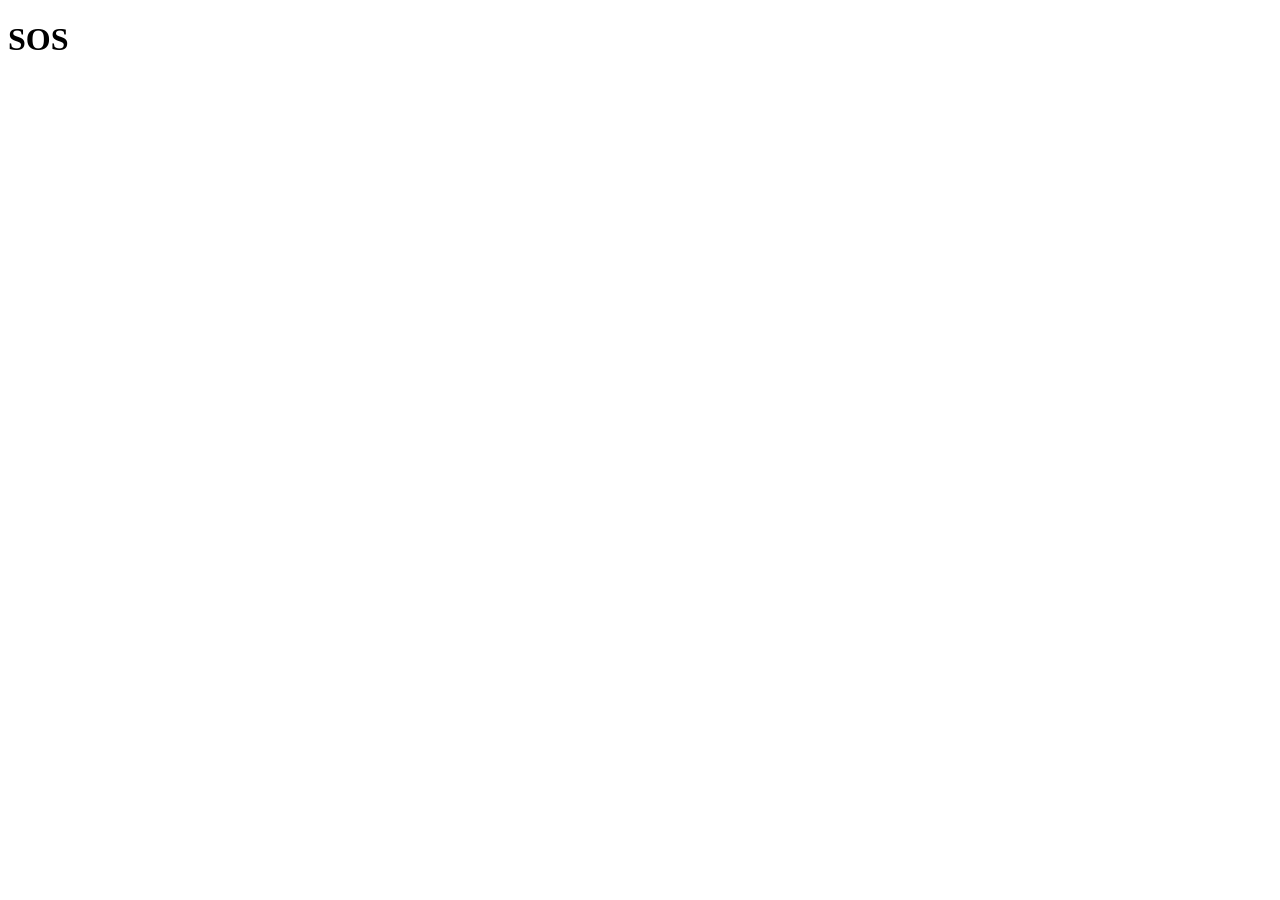
==== front/index.html @ 96e317c9 "feat(config): configuracoes iniciais" ====
<!DOCTYPE html>
<html lang="pt-BR">
<head>
  <meta charset="UTF-8">
  <meta name="viewport" content="width=device-width, initial-scale=1.0">
  <title>SOS</title>
</head>
<body>
  <h1>SOS</h1>
  <script src="js/app.js"></script>
</body>
</html>
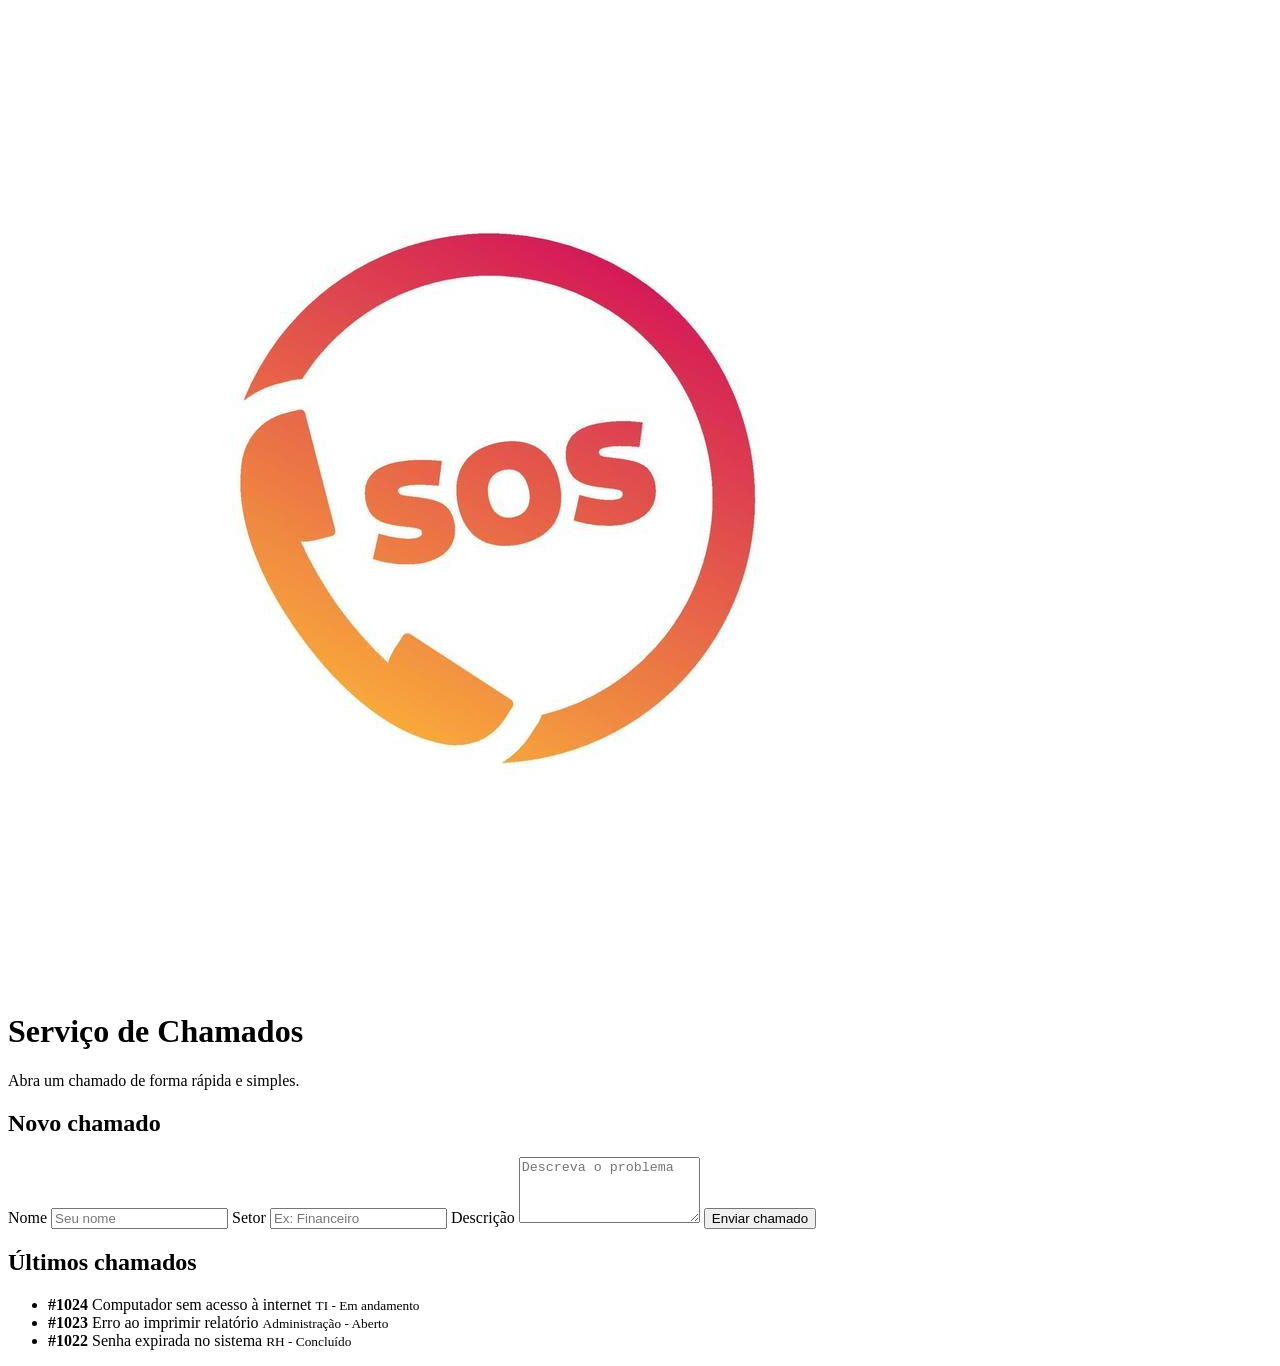
==== commit fa9c8c1a: "Criacao dos componentes" ====
--- a/front/index.html
+++ b/front/index.html
@@ -4,9 +4,55 @@
   <meta charset="UTF-8">
   <meta name="viewport" content="width=device-width, initial-scale=1.0">
   <title>SOS</title>
+  <link rel="stylesheet" href="css/style.css">
 </head>
 <body>
-  <h1>SOS</h1>
+  <div class="container">
+    <header class="topo">
+      <img src="images/logo.jpeg" alt="Logo SOS" class="logo">
+      <h1>Serviço de Chamados</h1>
+      <p>Abra um chamado de forma rápida e simples.</p>
+    </header>
+
+    <main>
+      <section class="card">
+        <h2>Novo chamado</h2>
+        <form>
+          <label for="nome">Nome</label>
+          <input type="text" id="nome" name="nome" placeholder="Seu nome" required>
+
+          <label for="setor">Setor</label>
+          <input type="text" id="setor" name="setor" placeholder="Ex: Financeiro" required>
+
+          <label for="problema">Descrição</label>
+          <textarea id="problema" name="problema" rows="4" placeholder="Descreva o problema" required></textarea>
+
+          <button type="submit">Enviar chamado</button>
+        </form>
+      </section>
+
+      <section class="card">
+        <h2>Últimos chamados</h2>
+        <ul class="lista-chamados">
+          <li>
+            <strong>#1024</strong>
+            <span>Computador sem acesso à internet</span>
+            <small>TI - Em andamento</small>
+          </li>
+          <li>
+            <strong>#1023</strong>
+            <span>Erro ao imprimir relatório</span>
+            <small>Administração - Aberto</small>
+          </li>
+          <li>
+            <strong>#1022</strong>
+            <span>Senha expirada no sistema</span>
+            <small>RH - Concluído</small>
+          </li>
+        </ul>
+      </section>
+    </main>
+  </div>
   <script src="js/app.js"></script>
 </body>
 </html>
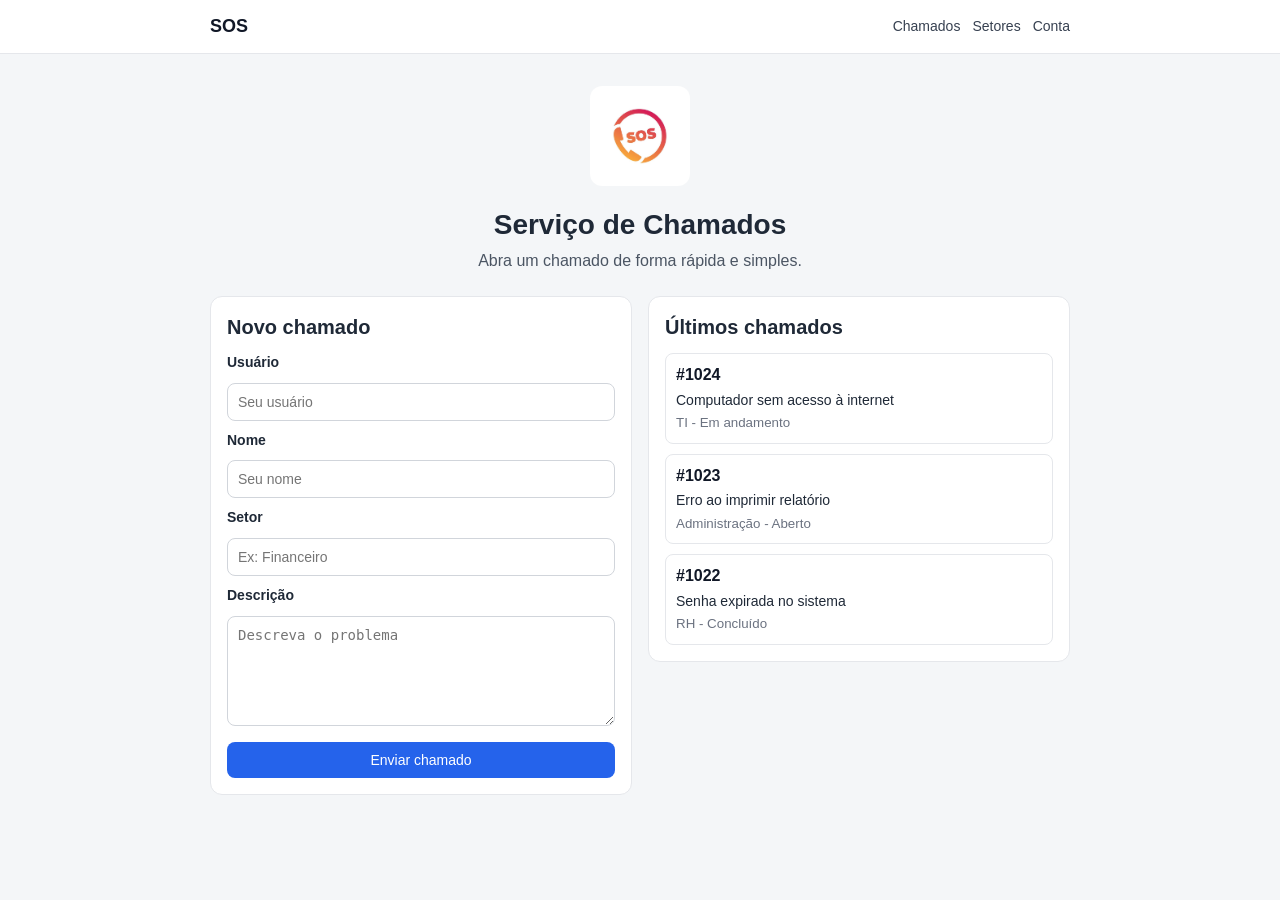
==== commit 91c0b9d5: "Responsividade top" ====
--- a/front/index.html
+++ b/front/index.html
@@ -7,6 +7,18 @@
   <link rel="stylesheet" href="css/style.css">
 </head>
 <body>
+  <nav class="navbar">
+    <div class="navbar-conteudo">
+      <a href="#" class="brand">SOS</a>
+      <button class="menu-btn" id="menuBtn" aria-label="Abrir menu" type="button">☰</button>
+      <ul class="menu" id="menu">
+        <li><a href="#">Chamados</a></li>
+        <li><a href="#">Setores</a></li>
+        <li><a href="#">Conta</a></li>
+      </ul>
+    </div>
+  </nav>
+
   <div class="container">
     <header class="topo">
       <img src="images/logo.jpeg" alt="Logo SOS" class="logo">
@@ -18,6 +30,9 @@
       <section class="card">
         <h2>Novo chamado</h2>
         <form>
+          <label for="usuario">Usuário</label>
+          <input type="text" id="usuario" name="usuario" placeholder="Seu usuário" required>
+
           <label for="nome">Nome</label>
           <input type="text" id="nome" name="nome" placeholder="Seu nome" required>
 
@@ -25,7 +40,7 @@
           <input type="text" id="setor" name="setor" placeholder="Ex: Financeiro" required>
 
           <label for="problema">Descrição</label>
-          <textarea id="problema" name="problema" rows="4" placeholder="Descreva o problema" required></textarea>
+          <textarea id="problema" name="problema" rows="4" maxlength="500" placeholder="Descreva o problema" required></textarea>
 
           <button type="submit">Enviar chamado</button>
         </form>
--- a/front/css/style.css
+++ b/front/css/style.css
@@ -0,0 +1,237 @@
+* {
+  box-sizing: border-box;
+  margin: 0;
+  padding: 0;
+}
+
+body {
+  font-family: Arial, sans-serif;
+  background-color: #f4f6f8;
+  color: #1f2937;
+  line-height: 1.4;
+}
+
+.navbar {
+  width: 100%;
+  background-color: #ffffff;
+  border-bottom: 1px solid #e5e7eb;
+}
+
+.navbar-conteudo {
+  width: 100%;
+  max-width: 900px;
+  margin: 0 auto;
+  padding: 12px 16px;
+  display: flex;
+  align-items: center;
+  justify-content: space-between;
+  gap: 12px;
+}
+
+.brand {
+  text-decoration: none;
+  color: #111827;
+  font-weight: 700;
+  font-size: 18px;
+}
+
+.menu {
+  list-style: none;
+  display: flex;
+  align-items: center;
+  gap: 12px;
+}
+
+.menu-btn {
+  display: none;
+  background: none;
+  border: none;
+  font-size: 24px;
+  line-height: 1;
+  cursor: pointer;
+  color: #111827;
+}
+
+.menu a {
+  text-decoration: none;
+  color: #374151;
+  font-size: 14px;
+}
+
+.menu a:hover {
+  color: #111827;
+}
+
+.container {
+  width: 100%;
+  max-width: 900px;
+  margin: 0 auto;
+  padding: 24px 16px;
+}
+
+.topo {
+  text-align: center;
+  margin-bottom: 24px;
+}
+
+.logo {
+  width: 100px;
+  height: 100px;
+  object-fit: cover;
+  border-radius: 12px;
+  margin-bottom: 12px;
+}
+
+.topo h1 {
+  font-size: 28px;
+  margin-bottom: 6px;
+}
+
+.topo p {
+  color: #4b5563;
+}
+
+main {
+  display: grid;
+  grid-template-columns: 1fr;
+  gap: 16px;
+}
+
+.card {
+  background-color: #ffffff;
+  border: 1px solid #e5e7eb;
+  border-radius: 12px;
+  padding: 16px;
+}
+
+.card h2 {
+  margin-bottom: 12px;
+  font-size: 20px;
+}
+
+form {
+  display: grid;
+  gap: 10px;
+}
+
+label {
+  font-weight: 600;
+  font-size: 14px;
+}
+
+input,
+textarea {
+  width: 100%;
+  padding: 10px;
+  border: 1px solid #d1d5db;
+  border-radius: 8px;
+  font-size: 14px;
+}
+
+textarea {
+  min-height: 110px;
+  max-height: 220px;
+  resize: vertical;
+}
+
+button {
+  margin-top: 6px;
+  background-color: #2563eb;
+  color: #ffffff;
+  border: none;
+  border-radius: 8px;
+  padding: 10px 14px;
+  font-size: 14px;
+  cursor: pointer;
+}
+
+button:hover {
+  background-color: #1d4ed8;
+}
+
+.lista-chamados {
+  list-style: none;
+  display: grid;
+  gap: 10px;
+}
+
+.lista-chamados li {
+  border: 1px solid #e5e7eb;
+  border-radius: 8px;
+  padding: 10px;
+  display: grid;
+  gap: 4px;
+}
+
+.lista-chamados strong {
+  color: #111827;
+}
+
+.lista-chamados span {
+  font-size: 14px;
+}
+
+.lista-chamados small {
+  color: #6b7280;
+}
+
+@media (max-width: 600px) {
+  .navbar-conteudo {
+    padding: 10px 12px;
+    flex-wrap: wrap;
+  }
+
+  .menu-btn {
+    display: block;
+    margin-left: auto;
+  }
+
+  .menu {
+    width: 100%;
+    display: none;
+    flex-direction: column;
+    align-items: flex-start;
+    gap: 10px;
+    margin-top: 8px;
+  }
+
+  .menu.aberto {
+    display: flex;
+  }
+
+  .container {
+    padding: 16px 12px;
+  }
+
+  .logo {
+    width: 84px;
+    height: 84px;
+  }
+
+  .topo h1 {
+    font-size: 24px;
+  }
+
+  .card {
+    padding: 14px;
+  }
+
+  button {
+    width: 100%;
+  }
+}
+
+@media (min-width: 900px) {
+  .navbar-conteudo {
+    padding: 14px 20px;
+  }
+
+  .container {
+    padding: 32px 20px;
+  }
+
+  main {
+    grid-template-columns: 1fr 1fr;
+    align-items: start;
+  }
+}
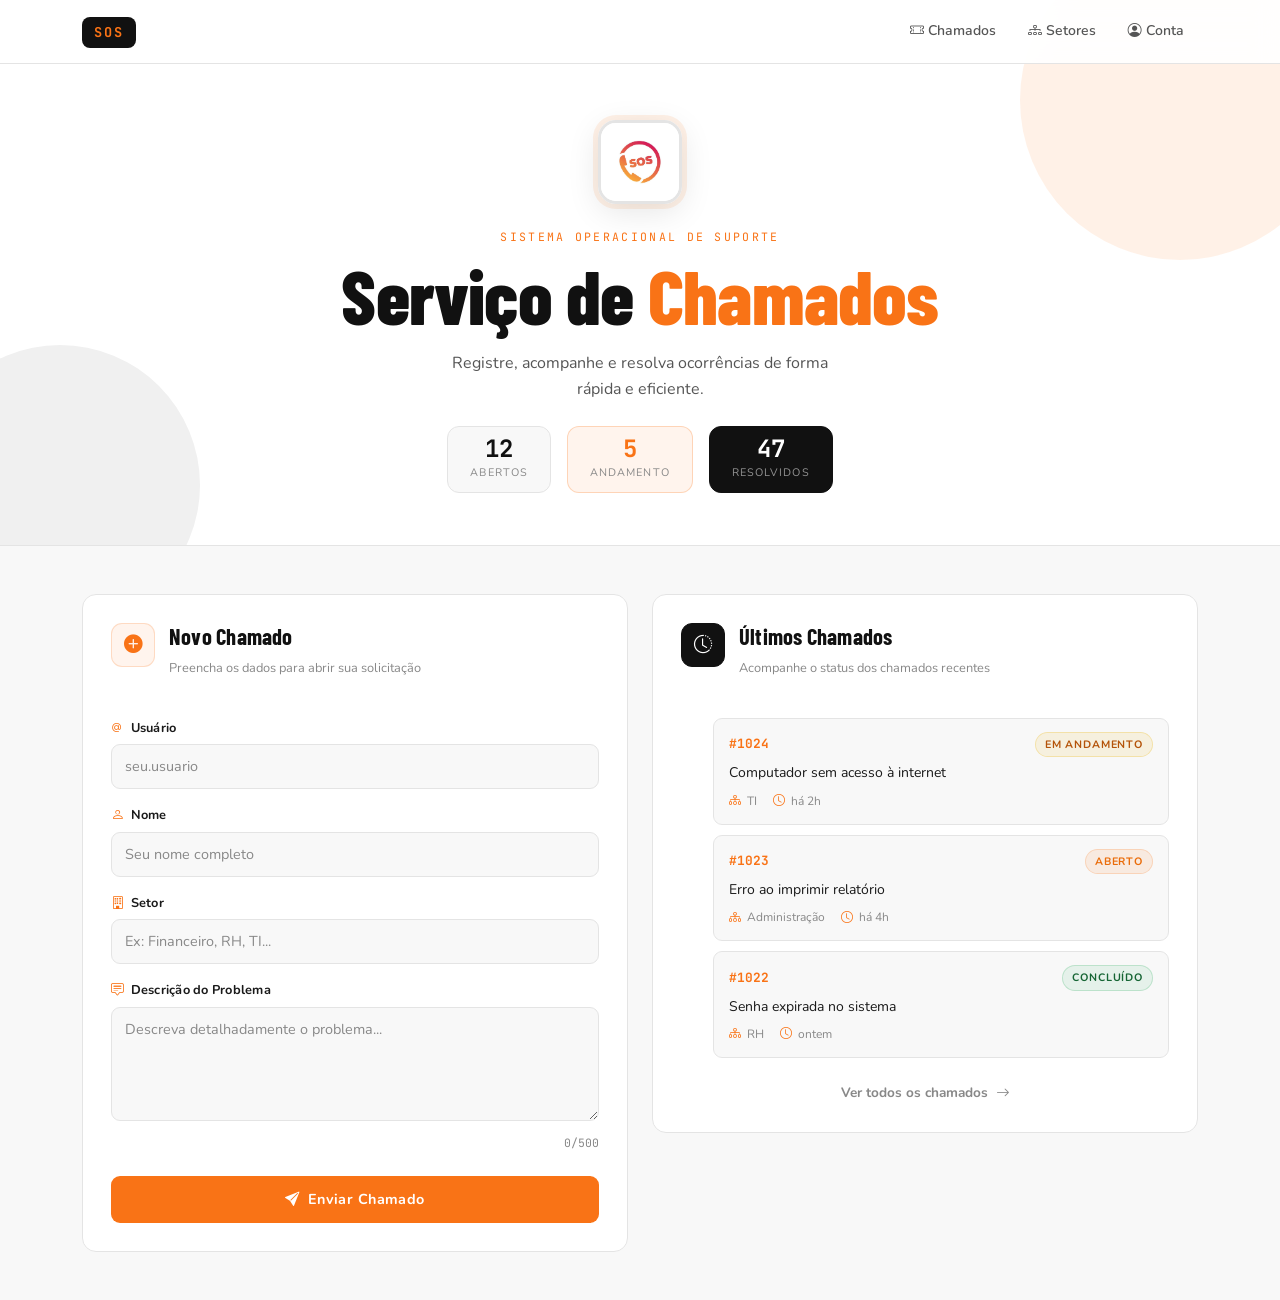
==== commit 3999f75d: "feat(design): Melhora no design" ====
--- a/front/index.html
+++ b/front/index.html
@@ -3,71 +3,229 @@
 <head>
   <meta charset="UTF-8">
   <meta name="viewport" content="width=device-width, initial-scale=1.0">
-  <title>SOS</title>
+  <title>SOS — Serviço de Chamados</title>
+
+  <!-- Bootstrap 5 -->
+  <link href="https://cdn.jsdelivr.net/npm/bootstrap@5.3.3/dist/css/bootstrap.min.css" rel="stylesheet">
+  <!-- Bootstrap Icons -->
+  <link href="https://cdn.jsdelivr.net/npm/bootstrap-icons@1.11.3/font/bootstrap-icons.min.css" rel="stylesheet">
+  <!-- Google Fonts -->
+  <link href="https://fonts.googleapis.com/css2?family=Barlow+Condensed:wght@700;800&family=JetBrains+Mono:wght@400;700&family=Nunito:wght@400;500;600;700&display=swap" rel="stylesheet">
+
   <link rel="stylesheet" href="css/style.css">
 </head>
 <body>
-  <nav class="navbar">
-    <div class="navbar-conteudo">
-      <a href="#" class="brand">SOS</a>
-      <button class="menu-btn" id="menuBtn" aria-label="Abrir menu" type="button">☰</button>
-      <ul class="menu" id="menu">
-        <li><a href="#">Chamados</a></li>
-        <li><a href="#">Setores</a></li>
-        <li><a href="#">Conta</a></li>
-      </ul>
-    </div>
-  </nav>
-
-  <div class="container">
-    <header class="topo">
-      <img src="images/logo.jpeg" alt="Logo SOS" class="logo">
-      <h1>Serviço de Chamados</h1>
-      <p>Abra um chamado de forma rápida e simples.</p>
-    </header>
-
-    <main>
-      <section class="card">
-        <h2>Novo chamado</h2>
-        <form>
-          <label for="usuario">Usuário</label>
-          <input type="text" id="usuario" name="usuario" placeholder="Seu usuário" required>
-
-          <label for="nome">Nome</label>
-          <input type="text" id="nome" name="nome" placeholder="Seu nome" required>
-
-          <label for="setor">Setor</label>
-          <input type="text" id="setor" name="setor" placeholder="Ex: Financeiro" required>
-
-          <label for="problema">Descrição</label>
-          <textarea id="problema" name="problema" rows="4" maxlength="500" placeholder="Descreva o problema" required></textarea>
-
-          <button type="submit">Enviar chamado</button>
-        </form>
-      </section>
-
-      <section class="card">
-        <h2>Últimos chamados</h2>
-        <ul class="lista-chamados">
-          <li>
-            <strong>#1024</strong>
-            <span>Computador sem acesso à internet</span>
-            <small>TI - Em andamento</small>
+
+  <!-- NAVBAR -->
+  <nav class="sos-navbar navbar navbar-expand-md fixed-top">
+    <div class="container-xl">
+      <a class="navbar-brand sos-brand" href="#">
+        <span class="brand-badge">SOS</span>
+      </a>
+
+      <button class="navbar-toggler sos-toggler border-0" type="button"
+              data-bs-toggle="collapse" data-bs-target="#navMenu"
+              aria-label="Abrir menu">
+        <i class="bi bi-list"></i>
+      </button>
+
+      <div class="collapse navbar-collapse" id="navMenu">
+        <ul class="navbar-nav ms-auto gap-md-1 pt-3 pt-md-0">
+          <li class="nav-item">
+            <a class="nav-link sos-nav-link" href="#">
+              <i class="bi bi-ticket-perforated me-1"></i>Chamados
+            </a>
           </li>
-          <li>
-            <strong>#1023</strong>
-            <span>Erro ao imprimir relatório</span>
-            <small>Administração - Aberto</small>
+          <li class="nav-item">
+            <a class="nav-link sos-nav-link" href="#">
+              <i class="bi bi-diagram-3 me-1"></i>Setores
+            </a>
           </li>
-          <li>
-            <strong>#1022</strong>
-            <span>Senha expirada no sistema</span>
-            <small>RH - Concluído</small>
+          <li class="nav-item">
+            <a class="nav-link sos-nav-link" href="#">
+              <i class="bi bi-person-circle me-1"></i>Conta
+            </a>
           </li>
         </ul>
-      </section>
-    </main>
+      </div>
+    </div>
+  </nav>
+
+  <!-- HERO -->
+  <section class="sos-hero">
+    <div class="container-xl">
+      <div class="hero-inner text-center">
+
+        <img src="images/logo.jpeg" alt="Logo SOS" class="sos-logo mb-4">
+
+        <div class="hero-eyebrow mb-2">Sistema Operacional de Suporte</div>
+
+        <h1 class="hero-title mb-3">
+          Serviço de <span class="hero-accent">Chamados</span>
+        </h1>
+
+        <p class="hero-sub mb-4">
+          Registre, acompanhe e resolva ocorrências de forma rápida e eficiente.
+        </p>
+
+        <div class="hero-stats d-flex justify-content-center flex-wrap gap-3">
+          <div class="stat-pill">
+            <span class="stat-num">12</span>
+            <span class="stat-label">Abertos</span>
+          </div>
+          <div class="stat-pill stat-orange">
+            <span class="stat-num">5</span>
+            <span class="stat-label">Andamento</span>
+          </div>
+          <div class="stat-pill stat-black">
+            <span class="stat-num">47</span>
+            <span class="stat-label">Resolvidos</span>
+          </div>
+        </div>
+
+      </div>
+    </div>
+  </section>
+
+  <!-- MAIN -->
+  <section class="sos-main py-5">
+    <div class="container-xl">
+      <div class="row g-4 align-items-start">
+
+        <!-- Formulário -->
+        <div class="col-12 col-lg-6">
+          <div class="sos-card fade-in" style="animation-delay:.1s">
+            <div class="card-header-sos mb-4">
+              <div class="card-icon">
+                <i class="bi bi-plus-circle-fill"></i>
+              </div>
+              <div>
+                <h2 class="card-title-sos">Novo Chamado</h2>
+                <p class="card-sub-sos">Preencha os dados para abrir sua solicitação</p>
+              </div>
+            </div>
+
+            <form id="formChamado" novalidate>
+              <div class="mb-3">
+                <label for="usuario" class="sos-label">
+                  <i class="bi bi-at"></i> Usuário
+                </label>
+                <input type="text" id="usuario" name="usuario"
+                       class="sos-input" placeholder="seu.usuario" required>
+              </div>
+
+              <div class="mb-3">
+                <label for="nome" class="sos-label">
+                  <i class="bi bi-person"></i> Nome
+                </label>
+                <input type="text" id="nome" name="nome"
+                       class="sos-input" placeholder="Seu nome completo" required>
+              </div>
+
+              <div class="mb-3">
+                <label for="setor" class="sos-label">
+                  <i class="bi bi-building"></i> Setor
+                </label>
+                <input type="text" id="setor" name="setor"
+                       class="sos-input" placeholder="Ex: Financeiro, RH, TI..." required>
+              </div>
+
+              <div class="mb-4">
+                <label for="problema" class="sos-label">
+                  <i class="bi bi-chat-square-text"></i> Descrição do Problema
+                </label>
+                <textarea id="problema" name="problema"
+                          class="sos-input" rows="4" maxlength="500"
+                          placeholder="Descreva detalhadamente o problema..." required></textarea>
+                <div class="char-counter text-end mt-1">
+                  <span id="charCount">0</span>/500
+                </div>
+              </div>
+
+              <button type="submit" class="sos-btn w-100">
+                <i class="bi bi-send-fill me-2"></i>Enviar Chamado
+              </button>
+            </form>
+          </div>
+        </div>
+
+        <!-- Chamados recentes -->
+        <div class="col-12 col-lg-6">
+          <div class="sos-card fade-in" style="animation-delay:.2s">
+            <div class="card-header-sos mb-4">
+              <div class="card-icon card-icon-dark">
+                <i class="bi bi-clock-history"></i>
+              </div>
+              <div>
+                <h2 class="card-title-sos">Últimos Chamados</h2>
+                <p class="card-sub-sos">Acompanhe o status dos chamados recentes</p>
+              </div>
+            </div>
+
+            <ul class="sos-ticket-list">
+              <li class="sos-ticket fade-in" style="animation-delay:.3s">
+                <div class="ticket-header">
+                  <span class="ticket-id">#1024</span>
+                  <span class="ticket-badge badge-andamento">Em andamento</span>
+                </div>
+                <p class="ticket-desc">Computador sem acesso à internet</p>
+                <div class="ticket-footer">
+                  <span><i class="bi bi-diagram-3"></i> TI</span>
+                  <span><i class="bi bi-clock"></i> há 2h</span>
+                </div>
+              </li>
+
+              <li class="sos-ticket fade-in" style="animation-delay:.4s">
+                <div class="ticket-header">
+                  <span class="ticket-id">#1023</span>
+                  <span class="ticket-badge badge-aberto">Aberto</span>
+                </div>
+                <p class="ticket-desc">Erro ao imprimir relatório</p>
+                <div class="ticket-footer">
+                  <span><i class="bi bi-diagram-3"></i> Administração</span>
+                  <span><i class="bi bi-clock"></i> há 4h</span>
+                </div>
+              </li>
+
+              <li class="sos-ticket fade-in" style="animation-delay:.5s">
+                <div class="ticket-header">
+                  <span class="ticket-id">#1022</span>
+                  <span class="ticket-badge badge-concluido">Concluído</span>
+                </div>
+                <p class="ticket-desc">Senha expirada no sistema</p>
+                <div class="ticket-footer">
+                  <span><i class="bi bi-diagram-3"></i> RH</span>
+                  <span><i class="bi bi-clock"></i> ontem</span>
+                </div>
+              </li>
+            </ul>
+
+            <a href="#" class="sos-link-all d-block text-center mt-4">
+              Ver todos os chamados <i class="bi bi-arrow-right ms-1"></i>
+            </a>
+          </div>
+        </div>
+
+      </div>
+    </div>
+  </section>
+
+  <!-- TOAST -->
+  <div class="toast-container position-fixed bottom-0 end-0 p-3">
+    <div id="successToast" class="toast sos-toast align-items-center border-0"
+         role="alert" aria-live="assertive" aria-atomic="true">
+      <div class="d-flex">
+        <div class="toast-body">
+          <i class="bi bi-check-circle-fill me-2"></i>
+          Chamado enviado com sucesso! <strong>#1025</strong>
+        </div>
+        <button type="button" class="btn-close me-2 m-auto"
+                data-bs-dismiss="toast" aria-label="Fechar"></button>
+      </div>
+    </div>
   </div>
+
+  <script src="https://cdn.jsdelivr.net/npm/bootstrap@5.3.3/dist/js/bootstrap.bundle.min.js"></script>
   <script src="js/app.js"></script>
 </body>
 </html>
--- a/front/css/style.css
+++ b/front/css/style.css
@@ -1,237 +1,440 @@
-* {
-  box-sizing: border-box;
-  margin: 0;
-  padding: 0;
-}
+/* ============================================================
+   SOS — Serviço de Chamados
+   Tema: Branco & Preto com detalhes em laranja
+   ============================================================ */
+
+:root {
+  --white:       #ffffff;
+  --off-white:   #f8f8f8;
+  --light-gray:  #f0f0f0;
+  --border:      #e4e4e4;
+  --border-dark: #d0d0d0;
+  --black:       #111111;
+  --near-black:  #1a1a1a;
+  --gray-text:   #555555;
+  --muted:       #888888;
+  --orange:      #f97316;
+  --orange-dark: #ea6c0a;
+  --orange-light:#fff4ed;
+  --orange-dim:  rgba(249,115,22,0.1);
+
+  --font-display: 'Barlow Condensed', sans-serif;
+  --font-mono:    'JetBrains Mono', monospace;
+  --font-body:    'Nunito', sans-serif;
+  --navbar-h:     64px;
+  --radius:       14px;
+  --radius-sm:    9px;
+}
+
+*, *::before, *::after { box-sizing: border-box; margin: 0; padding: 0; }
+html { scroll-behavior: smooth; }
 
 body {
-  font-family: Arial, sans-serif;
-  background-color: #f4f6f8;
-  color: #1f2937;
-  line-height: 1.4;
-}
-
-.navbar {
+  font-family: var(--font-body);
+  background: var(--off-white);
+  color: var(--black);
+  line-height: 1.6;
+  min-height: 100vh;
+}
+
+/* ==================== NAVBAR ==================== */
+.sos-navbar {
+  background: rgba(255,255,255,0.92) !important;
+  backdrop-filter: blur(14px);
+  -webkit-backdrop-filter: blur(14px);
+  border-bottom: 1px solid var(--border);
+  height: var(--navbar-h);
+}
+
+.sos-brand { text-decoration: none; }
+
+.brand-badge {
+  display: inline-block;
+  background: var(--black);
+  color: var(--orange);
+  font-family: var(--font-mono);
+  font-weight: 700;
+  font-size: 0.85rem;
+  letter-spacing: 0.15em;
+  padding: 5px 12px;
+  border-radius: 8px;
+  transition: background 0.2s;
+}
+.brand-badge:hover { background: var(--near-black); }
+
+.sos-toggler {
+  color: var(--black);
+  font-size: 1.5rem;
+  background: none;
+  border: none;
+  cursor: pointer;
+  line-height: 1;
+}
+
+.sos-nav-link {
+  font-size: 0.875rem;
+  font-weight: 600;
+  color: var(--gray-text) !important;
+  padding: 6px 14px !important;
+  border-radius: var(--radius-sm);
+  transition: color 0.2s, background 0.2s;
+}
+.sos-nav-link:hover {
+  color: var(--orange) !important;
+  background: var(--orange-dim);
+}
+
+/* ==================== HERO ==================== */
+.sos-hero {
+  padding: calc(var(--navbar-h) + 56px) 0 52px;
+  background: var(--white);
+  border-bottom: 1px solid var(--border);
+  position: relative;
+  overflow: hidden;
+}
+
+/* Detalhe decorativo no canto */
+.sos-hero::before {
+  content: '';
+  position: absolute;
+  top: -60px;
+  right: -60px;
+  width: 320px;
+  height: 320px;
+  border-radius: 50%;
+  background: var(--orange-dim);
+  pointer-events: none;
+}
+.sos-hero::after {
+  content: '';
+  position: absolute;
+  bottom: -80px;
+  left: -80px;
+  width: 280px;
+  height: 280px;
+  border-radius: 50%;
+  background: var(--light-gray);
+  pointer-events: none;
+}
+
+.hero-inner { position: relative; z-index: 1; }
+
+.sos-logo {
+  width: 84px;
+  height: 84px;
+  object-fit: cover;
+  border-radius: 18px;
+  border: 3px solid var(--border);
+  box-shadow: 0 8px 32px rgba(0,0,0,0.10), 0 0 0 5px var(--orange-dim);
+  display: block;
+  margin: 0 auto;
+  animation: logoIn 0.5s ease both;
+}
+
+.hero-eyebrow {
+  font-family: var(--font-mono);
+  font-size: 0.72rem;
+  color: var(--orange);
+  letter-spacing: 0.2em;
+  text-transform: uppercase;
+  animation: fadeUp 0.5s ease 0.1s both;
+}
+
+.hero-title {
+  font-family: var(--font-display);
+  font-size: clamp(2.6rem, 7vw, 4.8rem);
+  font-weight: 800;
+  line-height: 1.05;
+  color: var(--black);
+  letter-spacing: -0.01em;
+  animation: fadeUp 0.5s ease 0.15s both;
+}
+
+.hero-accent { color: var(--orange); }
+
+.hero-sub {
+  font-size: 1rem;
+  color: var(--gray-text);
+  max-width: 420px;
+  margin: 0 auto;
+  animation: fadeUp 0.5s ease 0.2s both;
+}
+
+/* Stats */
+.hero-stats { animation: fadeUp 0.5s ease 0.25s both; }
+
+.stat-pill {
+  display: flex;
+  flex-direction: column;
+  align-items: center;
+  background: var(--off-white);
+  border: 1.5px solid var(--border);
+  border-radius: 12px;
+  padding: 10px 22px;
+  min-width: 82px;
+}
+.stat-pill.stat-orange {
+  background: var(--orange-light);
+  border-color: rgba(249,115,22,0.25);
+}
+.stat-pill.stat-black {
+  background: var(--black);
+  border-color: var(--black);
+}
+
+.stat-num {
+  font-family: var(--font-mono);
+  font-size: 1.5rem;
+  font-weight: 700;
+  color: var(--black);
+  line-height: 1;
+}
+.stat-pill.stat-orange .stat-num { color: var(--orange); }
+.stat-pill.stat-black  .stat-num { color: var(--white); }
+
+.stat-label {
+  font-size: 0.68rem;
+  color: var(--muted);
+  text-transform: uppercase;
+  letter-spacing: 0.1em;
+  margin-top: 3px;
+}
+.stat-pill.stat-black .stat-label { color: rgba(255,255,255,0.55); }
+
+/* ==================== MAIN ==================== */
+.sos-main { background: var(--off-white); }
+
+/* ==================== CARD ==================== */
+.sos-card {
+  background: var(--white);
+  border: 1.5px solid var(--border);
+  border-radius: var(--radius);
+  padding: 28px;
+  transition: border-color 0.25s, box-shadow 0.25s;
+}
+.sos-card:hover {
+  border-color: var(--border-dark);
+  box-shadow: 0 6px 24px rgba(0,0,0,0.06);
+}
+
+.card-header-sos {
+  display: flex;
+  align-items: flex-start;
+  gap: 14px;
+}
+
+.card-icon {
+  width: 44px;
+  height: 44px;
+  border-radius: 11px;
+  background: var(--orange-light);
+  border: 1.5px solid rgba(249,115,22,0.2);
+  display: flex;
+  align-items: center;
+  justify-content: center;
+  font-size: 1.15rem;
+  color: var(--orange);
+  flex-shrink: 0;
+}
+.card-icon-dark {
+  background: var(--black);
+  border-color: var(--black);
+  color: var(--white);
+}
+
+.card-title-sos {
+  font-family: var(--font-display);
+  font-size: 1.4rem;
+  font-weight: 700;
+  color: var(--black);
+  line-height: 1.2;
+  letter-spacing: 0.01em;
+}
+.card-sub-sos {
+  font-size: 0.8rem;
+  color: var(--muted);
+  margin-top: 3px;
+}
+
+/* ==================== FORM ==================== */
+.sos-label {
+  display: block;
+  font-size: 0.8rem;
+  font-weight: 700;
+  color: var(--near-black);
+  margin-bottom: 6px;
+  letter-spacing: 0.02em;
+}
+.sos-label i { color: var(--orange); margin-right: 3px; }
+
+.sos-input {
   width: 100%;
-  background-color: #ffffff;
-  border-bottom: 1px solid #e5e7eb;
-}
-
-.navbar-conteudo {
-  width: 100%;
-  max-width: 900px;
-  margin: 0 auto;
-  padding: 12px 16px;
+  background: var(--off-white);
+  border: 1.5px solid var(--border);
+  border-radius: var(--radius-sm);
+  color: var(--black);
+  font-family: var(--font-body);
+  font-size: 0.9rem;
+  padding: 10px 13px;
+  outline: none;
+  transition: border-color 0.2s, box-shadow 0.2s, background 0.2s;
+  appearance: none;
+  -webkit-appearance: none;
+}
+.sos-input::placeholder { color: var(--muted); }
+.sos-input:focus {
+  border-color: var(--orange);
+  box-shadow: 0 0 0 3px var(--orange-dim);
+  background: var(--white);
+}
+
+textarea.sos-input {
+  min-height: 110px;
+  resize: vertical;
+}
+
+.char-counter {
+  font-family: var(--font-mono);
+  font-size: 0.72rem;
+  color: var(--muted);
+}
+
+/* ==================== BUTTON ==================== */
+.sos-btn {
+  display: block;
+  background: var(--orange);
+  color: #fff;
+  border: none;
+  border-radius: var(--radius-sm);
+  padding: 12px 20px;
+  font-family: var(--font-body);
+  font-size: 0.9rem;
+  font-weight: 700;
+  cursor: pointer;
+  letter-spacing: 0.03em;
+  transition: background 0.2s, transform 0.15s, box-shadow 0.2s;
+}
+.sos-btn:hover {
+  background: var(--orange-dark);
+  transform: translateY(-1px);
+  box-shadow: 0 6px 18px rgba(249,115,22,0.3);
+}
+.sos-btn:active { transform: translateY(0); }
+
+/* ==================== TICKET LIST ==================== */
+.sos-ticket-list {
+  list-style: none;
+  display: flex;
+  flex-direction: column;
+  gap: 10px;
+}
+
+.sos-ticket {
+  background: var(--off-white);
+  border: 1.5px solid var(--border);
+  border-radius: var(--radius-sm);
+  padding: 13px 15px;
+  transition: border-color 0.2s, background 0.2s, transform 0.2s;
+  cursor: default;
+}
+.sos-ticket:hover {
+  background: var(--white);
+  border-color: var(--orange);
+  transform: translateX(4px);
+}
+
+.ticket-header {
   display: flex;
   align-items: center;
   justify-content: space-between;
-  gap: 12px;
-}
-
-.brand {
+  margin-bottom: 5px;
+}
+
+.ticket-id {
+  font-family: var(--font-mono);
+  font-size: 0.8rem;
+  font-weight: 700;
+  color: var(--orange);
+}
+
+.ticket-badge {
+  font-size: 0.67rem;
+  font-weight: 700;
+  letter-spacing: 0.08em;
+  text-transform: uppercase;
+  padding: 3px 9px;
+  border-radius: 20px;
+}
+.badge-andamento {
+  background: rgba(234,179,8,0.1);
+  color: #b45309;
+  border: 1px solid rgba(234,179,8,0.25);
+}
+.badge-aberto {
+  background: var(--orange-dim);
+  color: var(--orange-dark);
+  border: 1px solid rgba(249,115,22,0.2);
+}
+.badge-concluido {
+  background: rgba(22,163,74,0.08);
+  color: #166534;
+  border: 1px solid rgba(22,163,74,0.2);
+}
+
+.ticket-desc {
+  font-size: 0.875rem;
+  color: var(--near-black);
+  margin-bottom: 7px;
+}
+
+.ticket-footer {
+  display: flex;
+  gap: 16px;
+  font-size: 0.75rem;
+  color: var(--muted);
+}
+.ticket-footer i { margin-right: 3px; color: var(--orange); }
+
+.sos-link-all {
+  font-size: 0.85rem;
+  font-weight: 700;
+  color: var(--muted);
   text-decoration: none;
-  color: #111827;
-  font-weight: 700;
-  font-size: 18px;
-}
-
-.menu {
-  list-style: none;
-  display: flex;
-  align-items: center;
-  gap: 12px;
-}
-
-.menu-btn {
-  display: none;
-  background: none;
-  border: none;
-  font-size: 24px;
-  line-height: 1;
-  cursor: pointer;
-  color: #111827;
-}
-
-.menu a {
-  text-decoration: none;
-  color: #374151;
-  font-size: 14px;
-}
-
-.menu a:hover {
-  color: #111827;
-}
-
-.container {
-  width: 100%;
-  max-width: 900px;
-  margin: 0 auto;
-  padding: 24px 16px;
-}
-
-.topo {
-  text-align: center;
-  margin-bottom: 24px;
-}
-
-.logo {
-  width: 100px;
-  height: 100px;
-  object-fit: cover;
-  border-radius: 12px;
-  margin-bottom: 12px;
-}
-
-.topo h1 {
-  font-size: 28px;
-  margin-bottom: 6px;
-}
-
-.topo p {
-  color: #4b5563;
-}
-
-main {
-  display: grid;
-  grid-template-columns: 1fr;
-  gap: 16px;
-}
-
-.card {
-  background-color: #ffffff;
-  border: 1px solid #e5e7eb;
-  border-radius: 12px;
-  padding: 16px;
-}
-
-.card h2 {
-  margin-bottom: 12px;
-  font-size: 20px;
-}
-
-form {
-  display: grid;
-  gap: 10px;
-}
-
-label {
-  font-weight: 600;
-  font-size: 14px;
-}
-
-input,
-textarea {
-  width: 100%;
-  padding: 10px;
-  border: 1px solid #d1d5db;
-  border-radius: 8px;
-  font-size: 14px;
-}
-
-textarea {
-  min-height: 110px;
-  max-height: 220px;
-  resize: vertical;
-}
-
-button {
-  margin-top: 6px;
-  background-color: #2563eb;
-  color: #ffffff;
-  border: none;
-  border-radius: 8px;
-  padding: 10px 14px;
-  font-size: 14px;
-  cursor: pointer;
-}
-
-button:hover {
-  background-color: #1d4ed8;
-}
-
-.lista-chamados {
-  list-style: none;
-  display: grid;
-  gap: 10px;
-}
-
-.lista-chamados li {
-  border: 1px solid #e5e7eb;
-  border-radius: 8px;
-  padding: 10px;
-  display: grid;
-  gap: 4px;
-}
-
-.lista-chamados strong {
-  color: #111827;
-}
-
-.lista-chamados span {
-  font-size: 14px;
-}
-
-.lista-chamados small {
-  color: #6b7280;
-}
-
-@media (max-width: 600px) {
-  .navbar-conteudo {
-    padding: 10px 12px;
-    flex-wrap: wrap;
-  }
-
-  .menu-btn {
-    display: block;
-    margin-left: auto;
-  }
-
-  .menu {
-    width: 100%;
-    display: none;
-    flex-direction: column;
-    align-items: flex-start;
-    gap: 10px;
-    margin-top: 8px;
-  }
-
-  .menu.aberto {
-    display: flex;
-  }
-
-  .container {
-    padding: 16px 12px;
-  }
-
-  .logo {
-    width: 84px;
-    height: 84px;
-  }
-
-  .topo h1 {
-    font-size: 24px;
-  }
-
-  .card {
-    padding: 14px;
-  }
-
-  button {
-    width: 100%;
-  }
-}
-
-@media (min-width: 900px) {
-  .navbar-conteudo {
-    padding: 14px 20px;
-  }
-
-  .container {
-    padding: 32px 20px;
-  }
-
-  main {
-    grid-template-columns: 1fr 1fr;
-    align-items: start;
-  }
-}
+  transition: color 0.2s;
+}
+.sos-link-all:hover { color: var(--orange); }
+
+/* ==================== TOAST ==================== */
+.sos-toast {
+  background: var(--black);
+  border-radius: var(--radius-sm);
+  color: var(--white);
+  font-family: var(--font-body);
+  font-size: 0.875rem;
+}
+.sos-toast .bi-check-circle-fill { color: #4ade80; }
+.sos-toast .btn-close { filter: invert(1); }
+
+/* ==================== ANIMATIONS ==================== */
+@keyframes logoIn {
+  from { opacity: 0; transform: scale(0.88); }
+  to   { opacity: 1; transform: scale(1); }
+}
+@keyframes fadeUp {
+  from { opacity: 0; transform: translateY(14px); }
+  to   { opacity: 1; transform: translateY(0); }
+}
+
+.fade-in {
+  opacity: 0;
+  animation: fadeUp 0.55s ease forwards;
+}
+
+/* ==================== RESPONSIVE ==================== */
+@media (max-width: 576px) {
+  .sos-hero { padding-bottom: 36px; }
+  .sos-card { padding: 20px 16px; }
+  .hero-title { font-size: 2.4rem; }
+  .stat-pill { min-width: 70px; padding: 8px 14px; }
+  .stat-num { font-size: 1.25rem; }
+}
